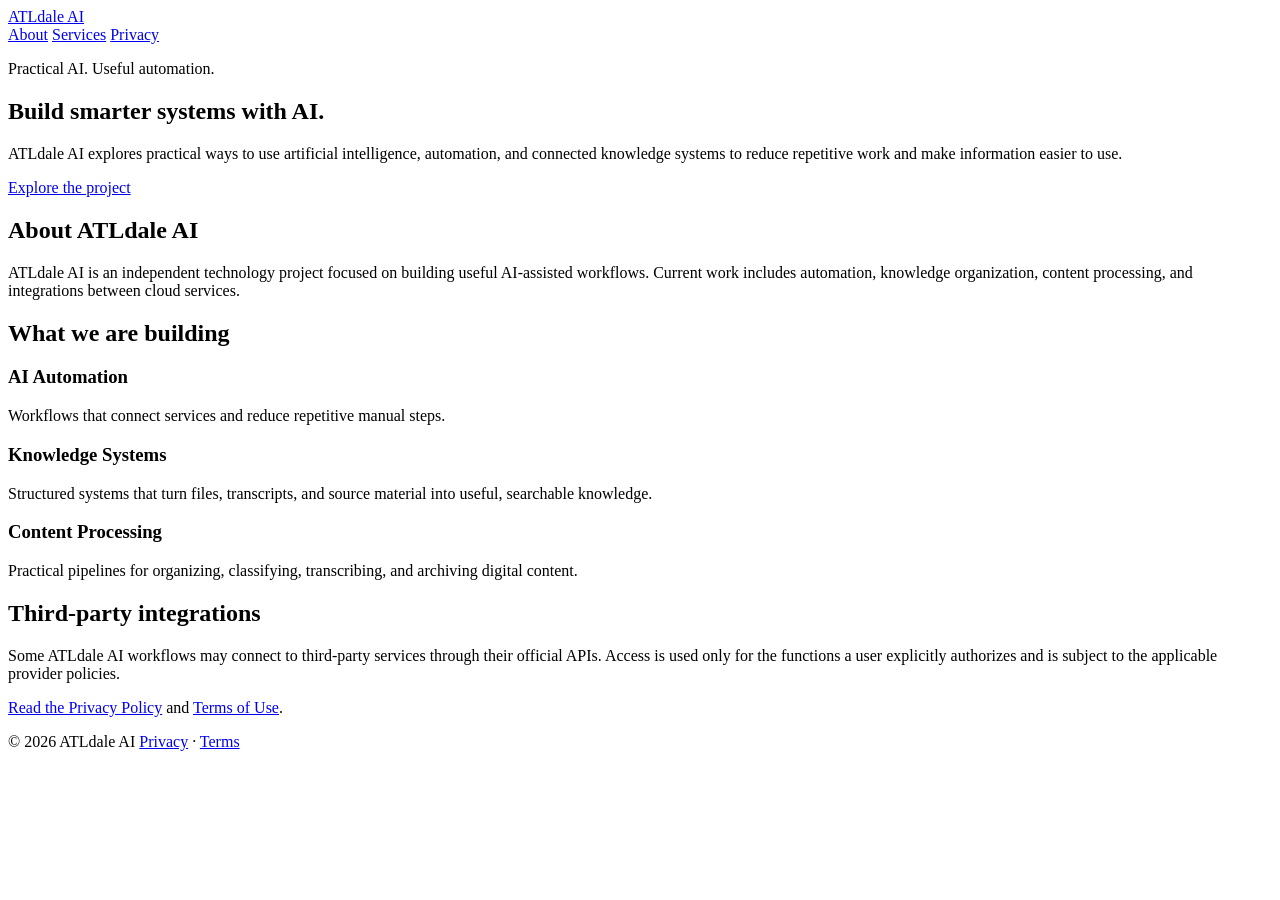
==== index.html @ 347fa670 "Publish ATLdale AI website" ====
<!doctype html>
<html lang="en">
<head>
  <meta charset="utf-8">
  <meta name="viewport" content="width=device-width, initial-scale=1">
  <meta name="description" content="ATLdale AI builds practical AI workflows, automation, and knowledge systems.">
  <title>ATLdale AI</title>
  <link rel="stylesheet" href="styles.css">
</head>
<body>
  <header class="site-header">
    <div class="wrap nav">
      <a class="brand" href="index.html">ATLdale AI</a>
      <nav aria-label="Main navigation">
        <a href="#about">About</a>
        <a href="#services">Services</a>
        <a href="privacy.html">Privacy</a>
      </nav>
    </div>
  </header>

  <main>
    <section class="hero">
      <div class="wrap hero-inner">
        <p class="eyebrow">Practical AI. Useful automation.</p>
        <h1>Build smarter systems with AI.</h1>
        <p class="lead">ATLdale AI explores practical ways to use artificial intelligence, automation, and connected knowledge systems to reduce repetitive work and make information easier to use.</p>
        <a class="button" href="#services">Explore the project</a>
      </div>
    </section>

    <section id="about" class="section">
      <div class="wrap narrow">
        <h2>About ATLdale AI</h2>
        <p>ATLdale AI is an independent technology project focused on building useful AI-assisted workflows. Current work includes automation, knowledge organization, content processing, and integrations between cloud services.</p>
      </div>
    </section>

    <section id="services" class="section alt">
      <div class="wrap">
        <h2>What we are building</h2>
        <div class="cards">
          <article class="card">
            <h3>AI Automation</h3>
            <p>Workflows that connect services and reduce repetitive manual steps.</p>
          </article>
          <article class="card">
            <h3>Knowledge Systems</h3>
            <p>Structured systems that turn files, transcripts, and source material into useful, searchable knowledge.</p>
          </article>
          <article class="card">
            <h3>Content Processing</h3>
            <p>Practical pipelines for organizing, classifying, transcribing, and archiving digital content.</p>
          </article>
        </div>
      </div>
    </section>

    <section class="section">
      <div class="wrap narrow">
        <h2>Third-party integrations</h2>
        <p>Some ATLdale AI workflows may connect to third-party services through their official APIs. Access is used only for the functions a user explicitly authorizes and is subject to the applicable provider policies.</p>
        <p><a href="privacy.html">Read the Privacy Policy</a> and <a href="terms.html">Terms of Use</a>.</p>
      </div>
    </section>
  </main>

  <footer class="site-footer">
    <div class="wrap footer-inner">
      <span>© 2026 ATLdale AI</span>
      <span><a href="privacy.html">Privacy</a> · <a href="terms.html">Terms</a></span>
    </div>
  </footer>
</body>
</html>
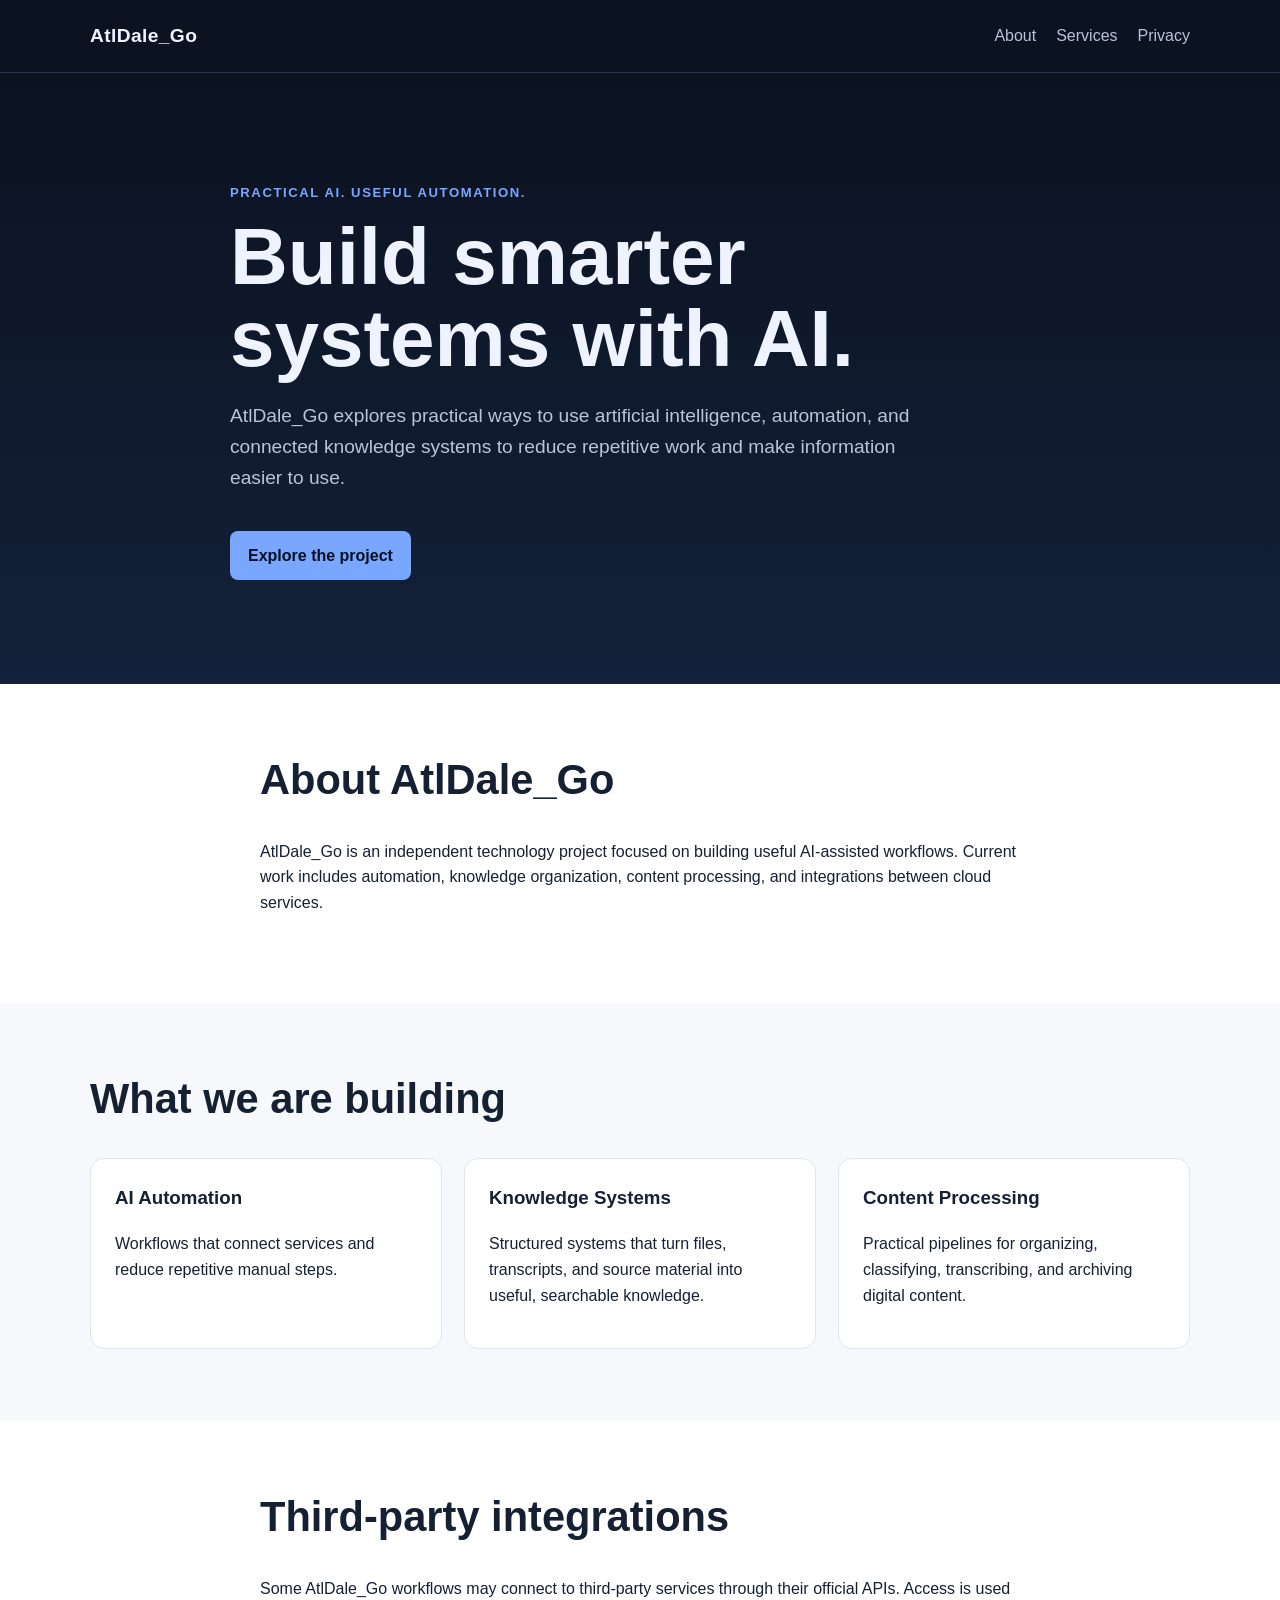
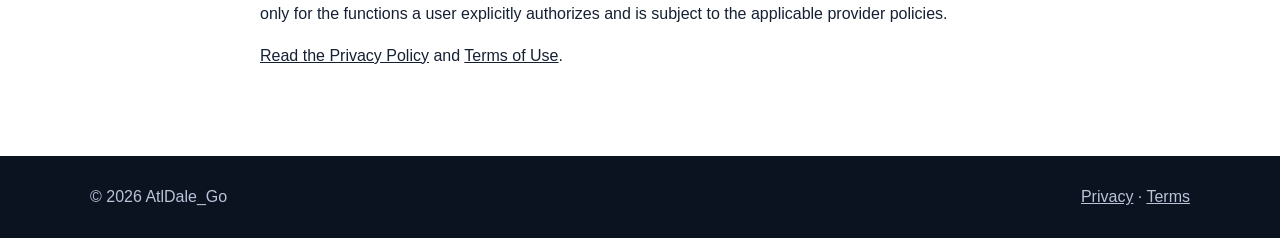
==== commit ba177c41: "Rebrand website as AtlDale_Go" ====
--- a/index.html
+++ b/index.html
@@ -3,14 +3,14 @@
 <head>
   <meta charset="utf-8">
   <meta name="viewport" content="width=device-width, initial-scale=1">
-  <meta name="description" content="ATLdale AI builds practical AI workflows, automation, and knowledge systems.">
-  <title>ATLdale AI</title>
+  <meta name="description" content="AtlDale_Go builds practical AI workflows, automation, and knowledge systems.">
+  <title>AtlDale_Go</title>
   <link rel="stylesheet" href="styles.css">
 </head>
 <body>
   <header class="site-header">
     <div class="wrap nav">
-      <a class="brand" href="index.html">ATLdale AI</a>
+      <a class="brand" href="index.html">AtlDale_Go</a>
       <nav aria-label="Main navigation">
         <a href="#about">About</a>
         <a href="#services">Services</a>
@@ -24,15 +24,15 @@
       <div class="wrap hero-inner">
         <p class="eyebrow">Practical AI. Useful automation.</p>
         <h1>Build smarter systems with AI.</h1>
-        <p class="lead">ATLdale AI explores practical ways to use artificial intelligence, automation, and connected knowledge systems to reduce repetitive work and make information easier to use.</p>
+        <p class="lead">AtlDale_Go explores practical ways to use artificial intelligence, automation, and connected knowledge systems to reduce repetitive work and make information easier to use.</p>
         <a class="button" href="#services">Explore the project</a>
       </div>
     </section>
 
     <section id="about" class="section">
       <div class="wrap narrow">
-        <h2>About ATLdale AI</h2>
-        <p>ATLdale AI is an independent technology project focused on building useful AI-assisted workflows. Current work includes automation, knowledge organization, content processing, and integrations between cloud services.</p>
+        <h2>About AtlDale_Go</h2>
+        <p>AtlDale_Go is an independent technology project focused on building useful AI-assisted workflows. Current work includes automation, knowledge organization, content processing, and integrations between cloud services.</p>
       </div>
     </section>
 
@@ -59,7 +59,7 @@
     <section class="section">
       <div class="wrap narrow">
         <h2>Third-party integrations</h2>
-        <p>Some ATLdale AI workflows may connect to third-party services through their official APIs. Access is used only for the functions a user explicitly authorizes and is subject to the applicable provider policies.</p>
+        <p>Some AtlDale_Go workflows may connect to third-party services through their official APIs. Access is used only for the functions a user explicitly authorizes and is subject to the applicable provider policies.</p>
         <p><a href="privacy.html">Read the Privacy Policy</a> and <a href="terms.html">Terms of Use</a>.</p>
       </div>
     </section>
@@ -67,7 +67,7 @@
 
   <footer class="site-footer">
     <div class="wrap footer-inner">
-      <span>© 2026 ATLdale AI</span>
+      <span>© 2026 AtlDale_Go</span>
       <span><a href="privacy.html">Privacy</a> · <a href="terms.html">Terms</a></span>
     </div>
   </footer>
--- a/styles.css
+++ b/styles.css
@@ -0,0 +1,41 @@
+:root {
+  --bg: #0b1220;
+  --panel: #111a2c;
+  --text: #eef3ff;
+  --muted: #b9c4d8;
+  --accent: #79a7ff;
+  --line: #273553;
+  --light: #f6f8fc;
+  --darktext: #152033;
+}
+* { box-sizing: border-box; }
+html { scroll-behavior: smooth; }
+body { margin: 0; font-family: Arial, Helvetica, sans-serif; color: var(--darktext); background: white; line-height: 1.6; }
+a { color: inherit; }
+.wrap { width: min(1100px, calc(100% - 40px)); margin: 0 auto; }
+.narrow { max-width: 760px; }
+.site-header { background: var(--bg); color: var(--text); border-bottom: 1px solid var(--line); }
+.nav { min-height: 72px; display: flex; align-items: center; justify-content: space-between; gap: 24px; }
+.brand { font-weight: 800; text-decoration: none; font-size: 1.2rem; letter-spacing: .02em; }
+nav { display: flex; gap: 20px; flex-wrap: wrap; }
+nav a { text-decoration: none; color: var(--muted); }
+nav a:hover { color: white; }
+.hero { background: linear-gradient(180deg, var(--bg), #14213a); color: var(--text); }
+.hero-inner { padding: 96px 0 104px; max-width: 820px; }
+.eyebrow { text-transform: uppercase; letter-spacing: .12em; font-size: .82rem; font-weight: 700; color: var(--accent); }
+h1 { font-size: clamp(2.5rem, 7vw, 5rem); line-height: 1.02; margin: 12px 0 22px; }
+h2 { font-size: clamp(1.8rem, 4vw, 2.6rem); line-height: 1.15; margin-top: 0; }
+.lead { font-size: 1.2rem; color: var(--muted); max-width: 720px; }
+.button { display: inline-block; margin-top: 18px; padding: 12px 18px; border-radius: 8px; background: var(--accent); color: #07101f; font-weight: 700; text-decoration: none; }
+.section { padding: 72px 0; }
+.alt { background: var(--light); }
+.cards { display: grid; grid-template-columns: repeat(3, 1fr); gap: 22px; margin-top: 30px; }
+.card { border: 1px solid #dfe5ef; border-radius: 14px; padding: 24px; background: white; }
+.card h3 { margin-top: 0; }
+.site-footer { background: var(--bg); color: var(--muted); padding: 28px 0; }
+.footer-inner { display: flex; justify-content: space-between; gap: 20px; flex-wrap: wrap; }
+@media (max-width: 720px) {
+  .nav { align-items: flex-start; flex-direction: column; padding: 18px 0; }
+  .cards { grid-template-columns: 1fr; }
+  .hero-inner { padding: 72px 0; }
+}
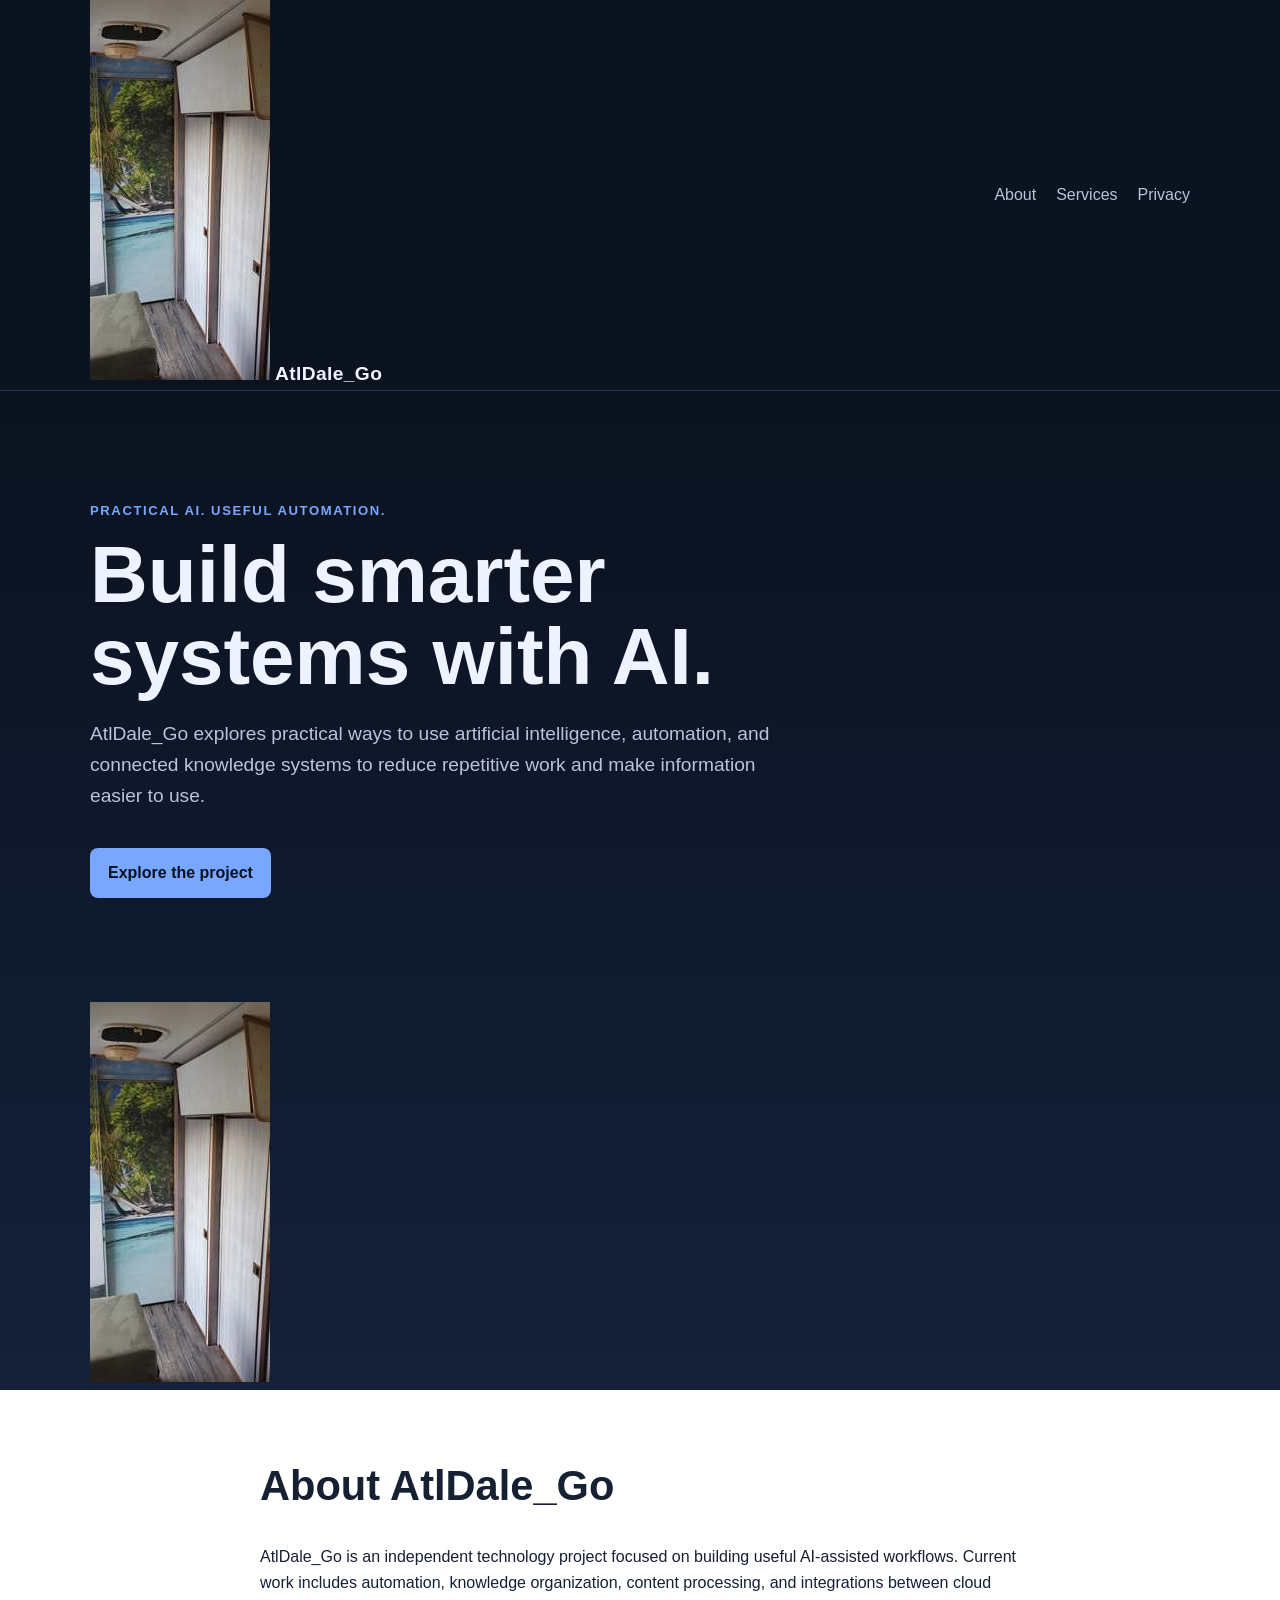
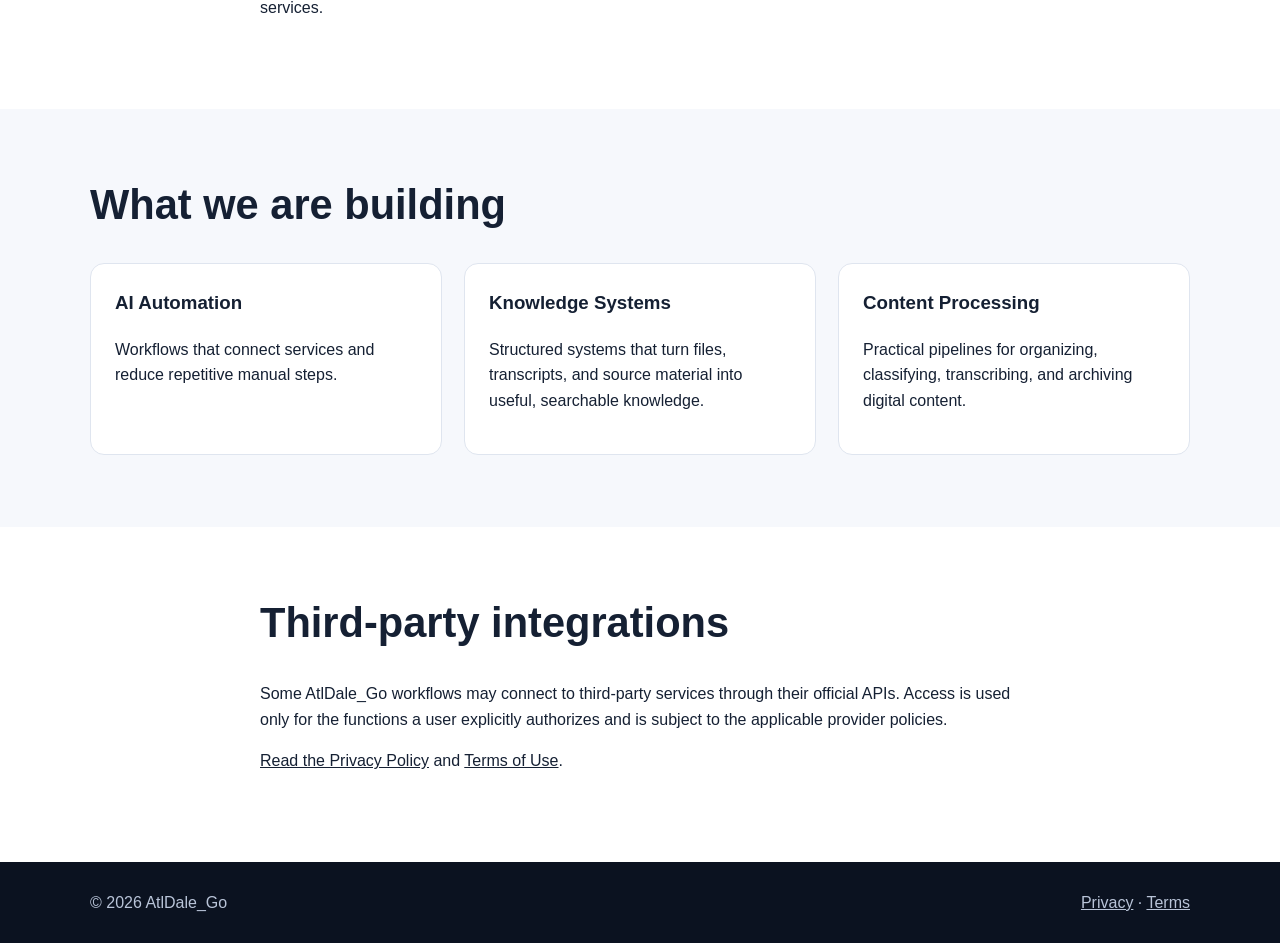
==== commit 86b90ee6: "Feature AtlDaleGo logo on site" ====
--- a/index.html
+++ b/index.html
@@ -5,12 +5,16 @@
   <meta name="viewport" content="width=device-width, initial-scale=1">
   <meta name="description" content="AtlDale_Go builds practical AI workflows, automation, and knowledge systems.">
   <title>AtlDale_Go</title>
+  <link rel="icon" href="assets/atldalego-logo.svg" type="image/svg+xml">
   <link rel="stylesheet" href="styles.css">
 </head>
 <body>
   <header class="site-header">
     <div class="wrap nav">
-      <a class="brand" href="index.html">AtlDale_Go</a>
+      <a class="brand" href="index.html">
+        <img class="brand-logo" src="assets/atldalego-logo.svg" alt="AtlDaleGo logo">
+        <span>AtlDale_Go</span>
+      </a>
       <nav aria-label="Main navigation">
         <a href="#about">About</a>
         <a href="#services">Services</a>
@@ -21,11 +25,16 @@
 
   <main>
     <section class="hero">
-      <div class="wrap hero-inner">
-        <p class="eyebrow">Practical AI. Useful automation.</p>
-        <h1>Build smarter systems with AI.</h1>
-        <p class="lead">AtlDale_Go explores practical ways to use artificial intelligence, automation, and connected knowledge systems to reduce repetitive work and make information easier to use.</p>
-        <a class="button" href="#services">Explore the project</a>
+      <div class="wrap hero-grid">
+        <div class="hero-inner">
+          <p class="eyebrow">Practical AI. Useful automation.</p>
+          <h1>Build smarter systems with AI.</h1>
+          <p class="lead">AtlDale_Go explores practical ways to use artificial intelligence, automation, and connected knowledge systems to reduce repetitive work and make information easier to use.</p>
+          <a class="button" href="#services">Explore the project</a>
+        </div>
+        <div class="hero-logo-wrap" aria-label="AtlDaleGo brand image">
+          <img class="hero-logo" src="assets/atldalego-logo.svg" alt="AtlDaleGo tropical interior logo">
+        </div>
       </div>
     </section>
 
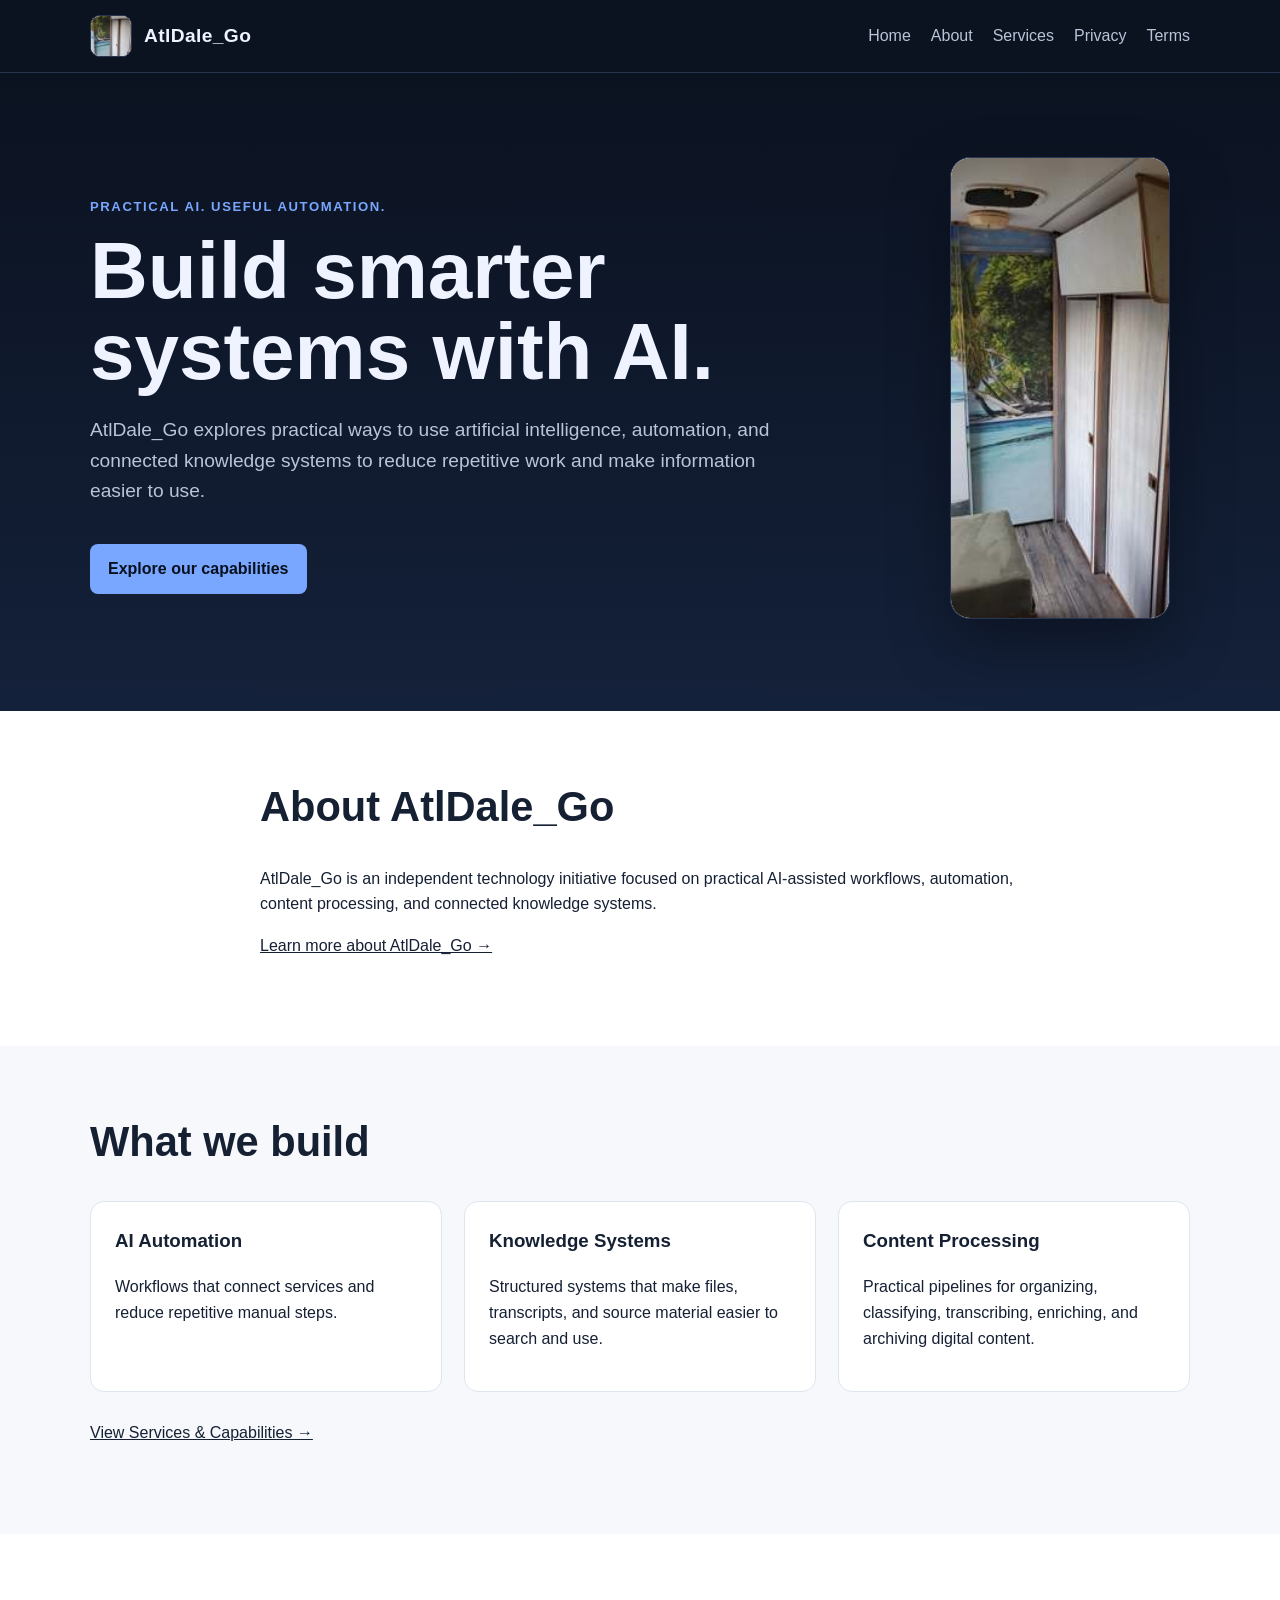
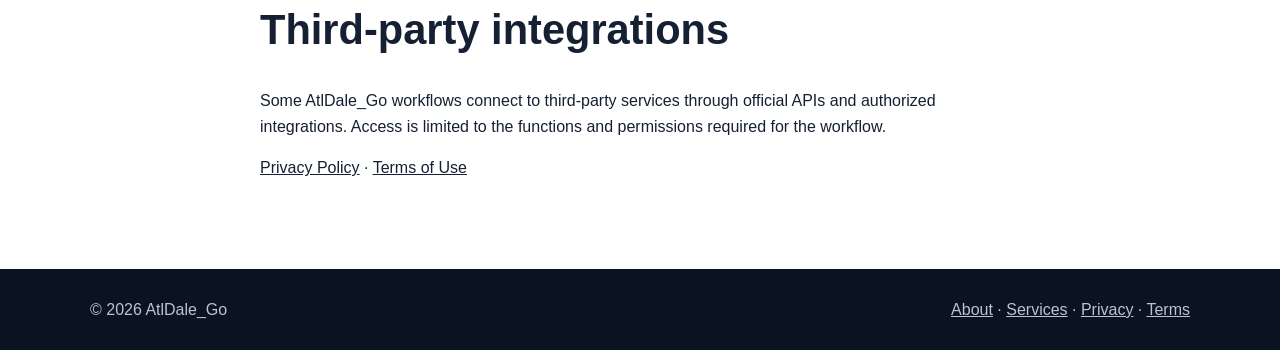
==== commit 1693e04e: "Link standalone About and Services pages" ====
--- a/index.html
+++ b/index.html
@@ -11,74 +11,16 @@
 <body>
   <header class="site-header">
     <div class="wrap nav">
-      <a class="brand" href="index.html">
-        <img class="brand-logo" src="assets/atldalego-logo.svg" alt="AtlDaleGo logo">
-        <span>AtlDale_Go</span>
-      </a>
-      <nav aria-label="Main navigation">
-        <a href="#about">About</a>
-        <a href="#services">Services</a>
-        <a href="privacy.html">Privacy</a>
-      </nav>
+      <a class="brand" href="index.html"><img class="brand-logo" src="assets/atldalego-logo.svg" alt="AtlDaleGo logo"><span>AtlDale_Go</span></a>
+      <nav aria-label="Main navigation"><a href="index.html">Home</a><a href="about.html">About</a><a href="services.html">Services</a><a href="privacy.html">Privacy</a><a href="terms.html">Terms</a></nav>
     </div>
   </header>
-
   <main>
-    <section class="hero">
-      <div class="wrap hero-grid">
-        <div class="hero-inner">
-          <p class="eyebrow">Practical AI. Useful automation.</p>
-          <h1>Build smarter systems with AI.</h1>
-          <p class="lead">AtlDale_Go explores practical ways to use artificial intelligence, automation, and connected knowledge systems to reduce repetitive work and make information easier to use.</p>
-          <a class="button" href="#services">Explore the project</a>
-        </div>
-        <div class="hero-logo-wrap" aria-label="AtlDaleGo brand image">
-          <img class="hero-logo" src="assets/atldalego-logo.svg" alt="AtlDaleGo tropical interior logo">
-        </div>
-      </div>
-    </section>
-
-    <section id="about" class="section">
-      <div class="wrap narrow">
-        <h2>About AtlDale_Go</h2>
-        <p>AtlDale_Go is an independent technology project focused on building useful AI-assisted workflows. Current work includes automation, knowledge organization, content processing, and integrations between cloud services.</p>
-      </div>
-    </section>
-
-    <section id="services" class="section alt">
-      <div class="wrap">
-        <h2>What we are building</h2>
-        <div class="cards">
-          <article class="card">
-            <h3>AI Automation</h3>
-            <p>Workflows that connect services and reduce repetitive manual steps.</p>
-          </article>
-          <article class="card">
-            <h3>Knowledge Systems</h3>
-            <p>Structured systems that turn files, transcripts, and source material into useful, searchable knowledge.</p>
-          </article>
-          <article class="card">
-            <h3>Content Processing</h3>
-            <p>Practical pipelines for organizing, classifying, transcribing, and archiving digital content.</p>
-          </article>
-        </div>
-      </div>
-    </section>
-
-    <section class="section">
-      <div class="wrap narrow">
-        <h2>Third-party integrations</h2>
-        <p>Some AtlDale_Go workflows may connect to third-party services through their official APIs. Access is used only for the functions a user explicitly authorizes and is subject to the applicable provider policies.</p>
-        <p><a href="privacy.html">Read the Privacy Policy</a> and <a href="terms.html">Terms of Use</a>.</p>
-      </div>
-    </section>
+    <section class="hero"><div class="wrap hero-grid"><div class="hero-inner"><p class="eyebrow">Practical AI. Useful automation.</p><h1>Build smarter systems with AI.</h1><p class="lead">AtlDale_Go explores practical ways to use artificial intelligence, automation, and connected knowledge systems to reduce repetitive work and make information easier to use.</p><a class="button" href="services.html">Explore our capabilities</a></div><div class="hero-logo-wrap" aria-label="AtlDaleGo brand image"><img class="hero-logo" src="assets/atldalego-logo.svg" alt="AtlDaleGo tropical interior logo"></div></div></section>
+    <section class="section"><div class="wrap narrow"><h2>About AtlDale_Go</h2><p>AtlDale_Go is an independent technology initiative focused on practical AI-assisted workflows, automation, content processing, and connected knowledge systems.</p><p><a href="about.html">Learn more about AtlDale_Go →</a></p></div></section>
+    <section class="section alt"><div class="wrap"><h2>What we build</h2><div class="cards"><article class="card"><h3>AI Automation</h3><p>Workflows that connect services and reduce repetitive manual steps.</p></article><article class="card"><h3>Knowledge Systems</h3><p>Structured systems that make files, transcripts, and source material easier to search and use.</p></article><article class="card"><h3>Content Processing</h3><p>Practical pipelines for organizing, classifying, transcribing, enriching, and archiving digital content.</p></article></div><p style="margin-top:28px"><a href="services.html">View Services & Capabilities →</a></p></div></section>
+    <section class="section"><div class="wrap narrow"><h2>Third-party integrations</h2><p>Some AtlDale_Go workflows connect to third-party services through official APIs and authorized integrations. Access is limited to the functions and permissions required for the workflow.</p><p><a href="privacy.html">Privacy Policy</a> · <a href="terms.html">Terms of Use</a></p></div></section>
   </main>
-
-  <footer class="site-footer">
-    <div class="wrap footer-inner">
-      <span>© 2026 AtlDale_Go</span>
-      <span><a href="privacy.html">Privacy</a> · <a href="terms.html">Terms</a></span>
-    </div>
-  </footer>
+  <footer class="site-footer"><div class="wrap footer-inner"><span>© 2026 AtlDale_Go</span><span><a href="about.html">About</a> · <a href="services.html">Services</a> · <a href="privacy.html">Privacy</a> · <a href="terms.html">Terms</a></span></div></footer>
 </body>
 </html>
--- a/styles.css
+++ b/styles.css
@@ -16,12 +16,16 @@
 .narrow { max-width: 760px; }
 .site-header { background: var(--bg); color: var(--text); border-bottom: 1px solid var(--line); }
 .nav { min-height: 72px; display: flex; align-items: center; justify-content: space-between; gap: 24px; }
-.brand { font-weight: 800; text-decoration: none; font-size: 1.2rem; letter-spacing: .02em; }
+.brand { display: inline-flex; align-items: center; gap: 12px; font-weight: 800; text-decoration: none; font-size: 1.2rem; letter-spacing: .02em; }
+.brand-logo { width: 42px; height: 42px; object-fit: cover; border-radius: 10px; border: 1px solid var(--line); background: white; }
 nav { display: flex; gap: 20px; flex-wrap: wrap; }
 nav a { text-decoration: none; color: var(--muted); }
 nav a:hover { color: white; }
 .hero { background: linear-gradient(180deg, var(--bg), #14213a); color: var(--text); }
-.hero-inner { padding: 96px 0 104px; max-width: 820px; }
+.hero-grid { display: grid; grid-template-columns: minmax(0, 1fr) 260px; gap: 56px; align-items: center; padding: 84px 0 92px; }
+.hero-inner { max-width: 820px; }
+.hero-logo-wrap { display: flex; justify-content: center; }
+.hero-logo { width: min(100%, 220px); height: auto; border-radius: 20px; border: 1px solid var(--line); box-shadow: 0 24px 60px rgba(0,0,0,.35); background: white; }
 .eyebrow { text-transform: uppercase; letter-spacing: .12em; font-size: .82rem; font-weight: 700; color: var(--accent); }
 h1 { font-size: clamp(2.5rem, 7vw, 5rem); line-height: 1.02; margin: 12px 0 22px; }
 h2 { font-size: clamp(1.8rem, 4vw, 2.6rem); line-height: 1.15; margin-top: 0; }
@@ -37,5 +41,7 @@
 @media (max-width: 720px) {
   .nav { align-items: flex-start; flex-direction: column; padding: 18px 0; }
   .cards { grid-template-columns: 1fr; }
-  .hero-inner { padding: 72px 0; }
+  .hero-grid { grid-template-columns: 1fr; padding: 64px 0 72px; gap: 36px; }
+  .hero-logo-wrap { justify-content: flex-start; }
+  .hero-logo { width: 160px; }
 }
